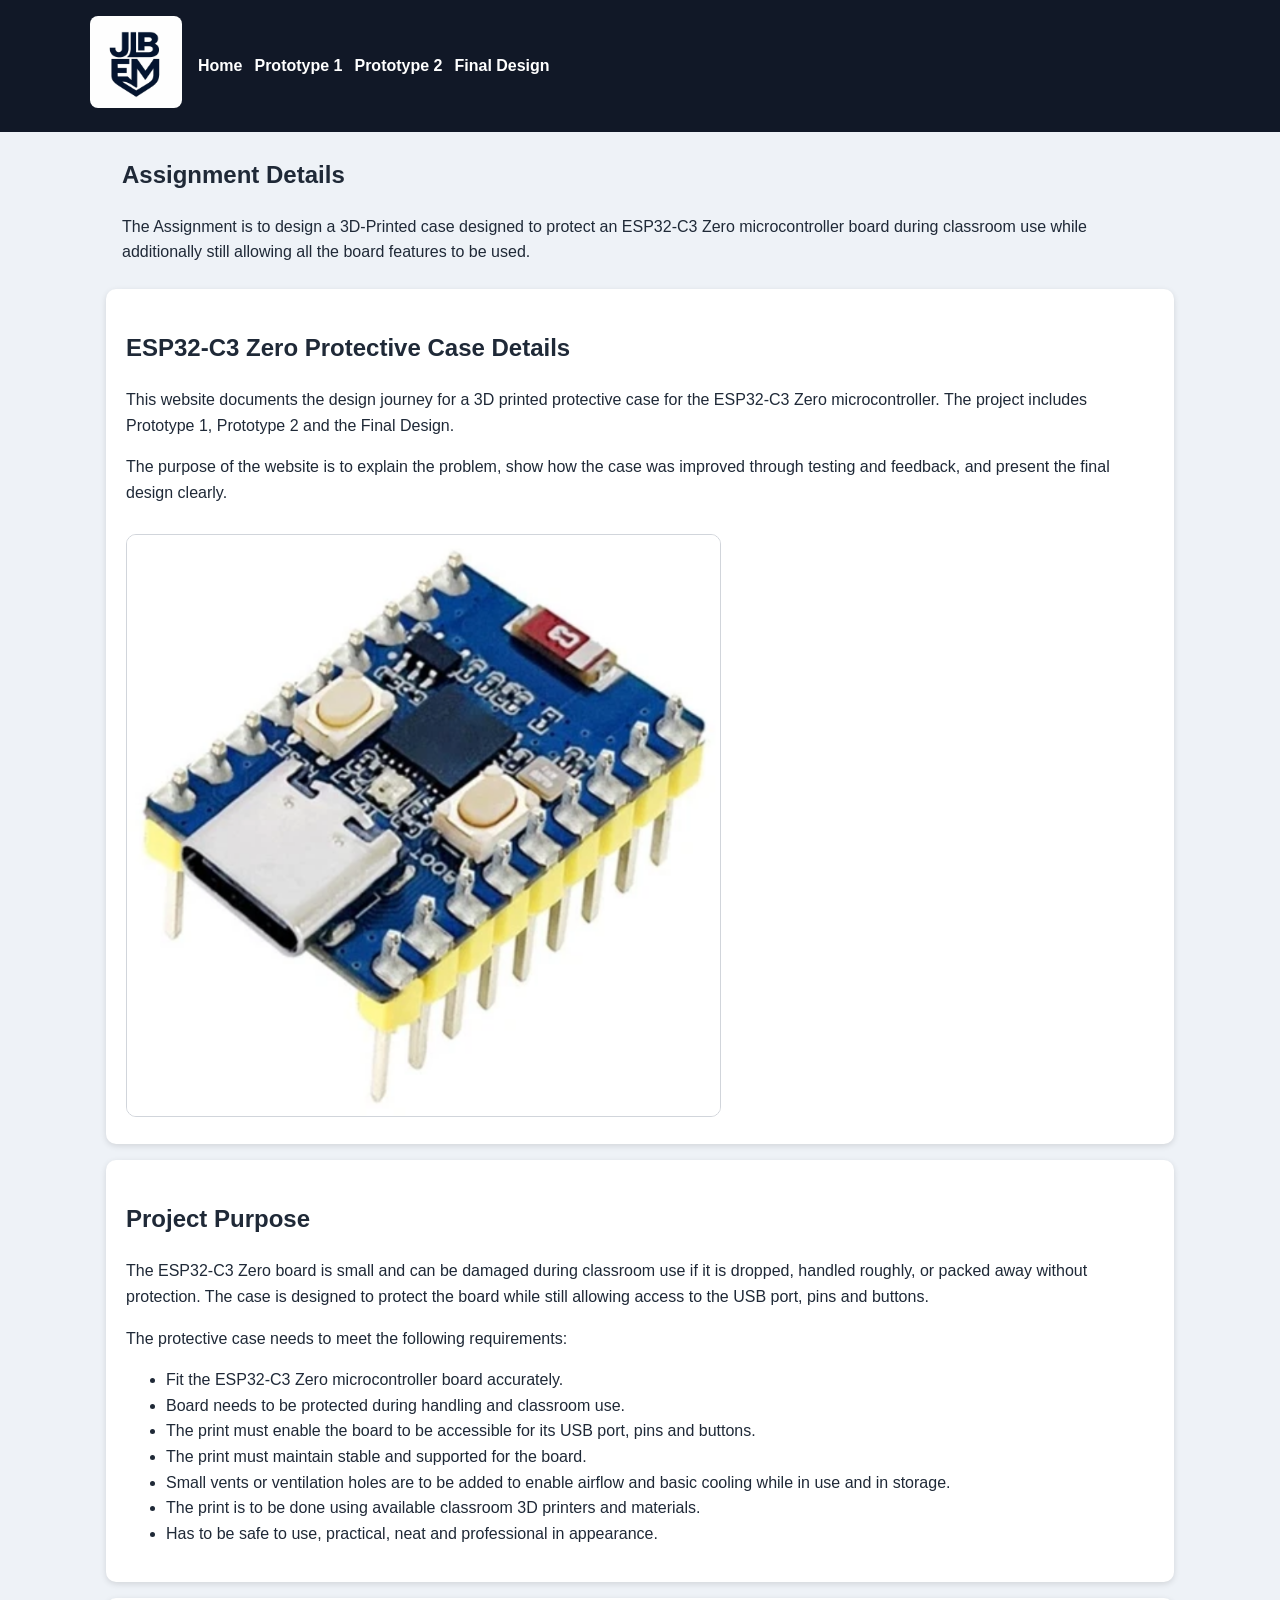
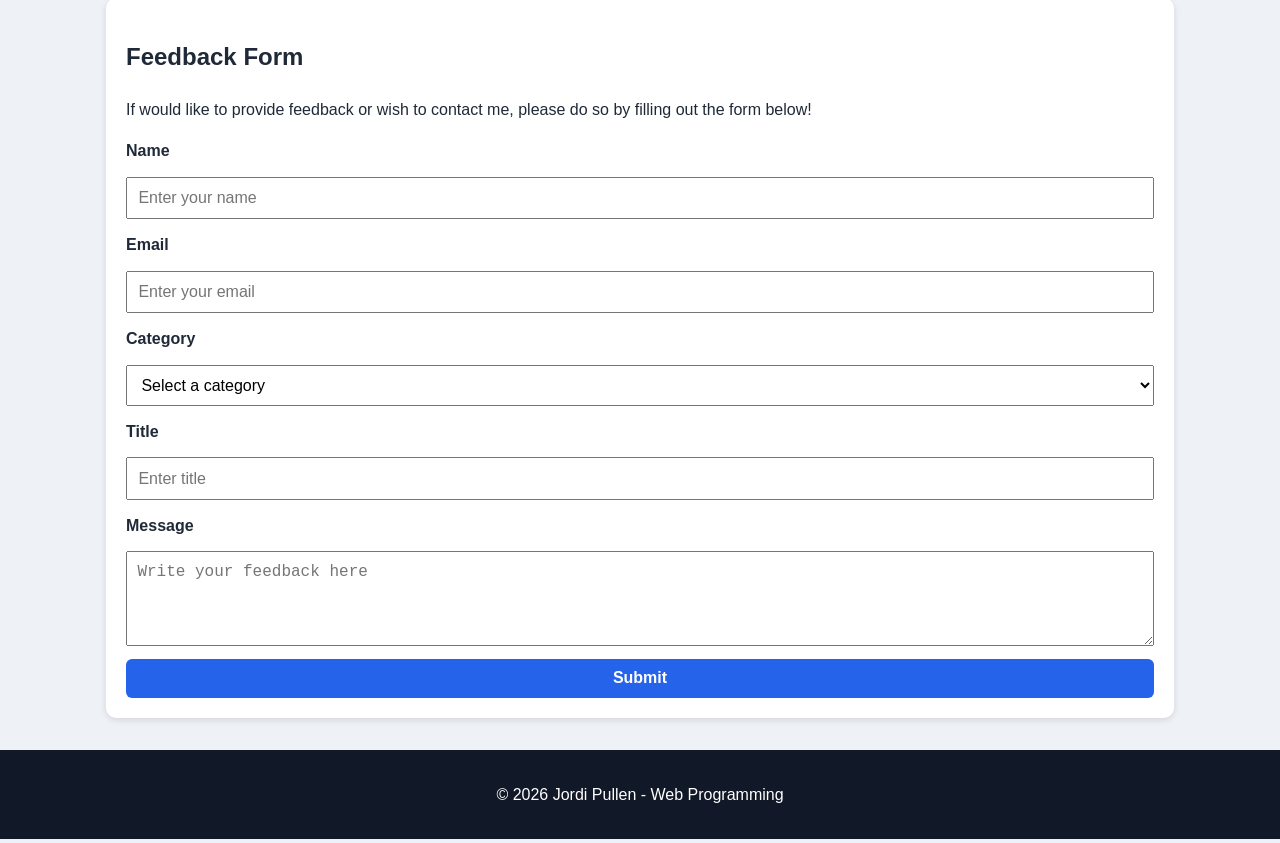
==== index.html @ f1f71875 "Add files via upload" ====
<!DOCTYPE html>
<html lang="en">

<head>
    <meta charset="UTF-8">
    <meta name="viewport" content="width=device-width, initial-scale=1.0">
    <title>3D Printing Assignment</title>
    <link rel="stylesheet" href="css/style.css">
</head>

<body>
    <header>
        <nav aria-label="Main navigation">
            <a class="logo-link" href="index.html">
                <img src="images/logo.png" alt="ESP32 case project logo">
            </a>
            <ul>
                <li><a href="index.html">Home</a></li>
                <li><a href="/pages/prototype1.html">Prototype 1</a></li>
                <li><a href="/pages/prototype2.html">Prototype 2</a></li>
                <li><a href="/pages/final.html">Final Design</a></li>
            </ul>
        </nav>
    </header>
    <main>

        <main>
            <h2> Assignment Details</h2>
            <p>The Assignment is to design a 3D-Printed case designed to protect an ESP32-C3 Zero microcontroller board
                during classroom use while additionally still allowing all the board features to be
                used.</p>
        </main>
        <section>
            <h1>ESP32-C3 Zero Protective Case Details</h1>
            <p>This website documents the design journey for a 3D printed protective case for the ESP32-C3 Zero
                microcontroller. The project includes Prototype 1, Prototype 2 and the Final Design.</p>
            <p>The purpose of the website is to explain the problem, show how the case was improved through testing and
                feedback, and present the final design clearly.</p>
            <a href="index.html">
                <img class="hero-image" src="/images/microcontroller_board.png"
                    alt="ESP32-C3 Zero microcontroller board">
            </a>
        </section>

        <section>
            <h2>Project Purpose</h2>
            <p>The ESP32-C3 Zero board is small and can be damaged during classroom use if it is dropped, handled
                roughly, or packed away without protection. The case is designed to protect the board while still
                allowing access to the USB port, pins and buttons.</p>

            <p>The protective case needs to meet the following requirements:</p>
            <ul>
                <li>Fit the ESP32-C3 Zero microcontroller board accurately.</li>
                <li>Board needs to be protected during handling and classroom use.</li>
                <li>The print must enable the board to be accessible for its USB port, pins and buttons.</li>
                <li>The print must maintain stable and supported for the board.</li>
                <li>Small vents or ventilation holes are to be added to enable airflow and basic cooling while in use
                    and in
                    storage.</li>
                <li>The print is to be done using available classroom 3D printers and materials.</li>
                <li>Has to be safe to use, practical, neat and professional in appearance.</li>
            </ul>
        </section>

        <section>
            <h2>Feedback Form</h2>
            <p>If would like to provide feedback or wish to contact me, please do so by filling out the form below!</p>
            <form>
                <label for="name">Name</label>
                <input type="text" id="name" name="name" placeholder="Enter your name" required>

                <label for="email">Email</label>
                <input type="text" id="email" name="email" placeholder="Enter your email" required>

                <label for="category">Category</label>
                <select id="category" name="category" required>
                    <option value="">Select a category</option>
                    <option value="prototype1">Prototype 1</option>
                    <option value="prototype2">Prototype 2</option>
                    <option value="final">Final Design</option>
                    <option value="other">Other</option>
                </select>

                <label for="name">Title</label>
                <input type="text" id="title" name="title" placeholder="Enter title">

                <label for="reason">Message</label>
                <textarea id="message" name="message" rows="4" placeholder="Write your feedback here" required></textarea>

                <button type="submit">Submit</button>
            </form>
        </section>
    </main>
    <footer>
        <p>&copy; 2026 Jordi Pullen - Web Programming</p>
    </footer>
</body>

</html>
---- css/style.css ----
* {
    box-sizing: border-box;
}

body {
    margin: 0;
    font-family: Arial, Helvetica, sans-serif;
    background: #eef2f7;
    color: #1f2937;
    line-height: 1.6;
}

header {
    background: #111827;
    color: white;
    padding: 1rem;
}

nav {
    display: flex;
    align-items: center;
    gap: 1rem;
    max-width: 1100px;
    margin: 0 auto;
}

.logo-link img {
    width: 92px;
    height: auto;
    border-radius: 8px;
}

nav ul {
    display: flex;
    flex-wrap: wrap;
    gap: 0.75rem;
    list-style: none;
    padding: 0;
    margin: 0;
}

nav a {
    color: white;
    text-decoration: none;
    font-weight: bold;
}

nav a:hover,
nav a:focus {
    text-decoration: underline;
}

main {
    max-width: 1100px;
    margin: 1.5rem auto;
    padding: 0 1rem;
}

section {
    background: white;
    padding: 1.25rem;
    margin-bottom: 1rem;
    border-radius: 10px;
    box-shadow: 0 2px 6px rgba(0, 0, 0, 0.12);
}

.hero-image,
.prototype-image {
    max-width: 100%;
    height: auto;
    border: 1px solid #d1d5db;
    border-radius: 10px;
    margin-top: 0.75rem;
}

.card-grid {
    display: grid;
    grid-template-columns: repeat(auto-fit, minmax(230px, 1fr));
    gap: 1rem;
}

.card {
    border: 1px solid #d1d5db;
    border-radius: 10px;
    padding: 1rem;
    background: #f9fafb;
}

table {
    width: 100%;
    border-collapse: collapse;
    margin-top: 0.5rem;
}

th,
td {
    border: 1px solid #9ca3af;
    padding: 0.75rem;
    text-align: left;
    vertical-align: top;
}

th {
    background: #dbeafe;
}

form {
    display: grid;
    gap: 0.8rem;
}

label {
    font-weight: bold;
}

input,
select,
textarea,
button {
    width: 100%;
    padding: 0.65rem;
    font-size: 1rem;
}

button {
    background: #2563eb;
    color: white;
    border: 0;
    border-radius: 6px;
    cursor: pointer;
    font-weight: bold;
}

button:hover,
button:focus {
    background: #1d4ed8;
}

footer {
    background: #111827;
    color: white;
    text-align: center;
    padding: 1rem;
    margin-top: 2rem;
}
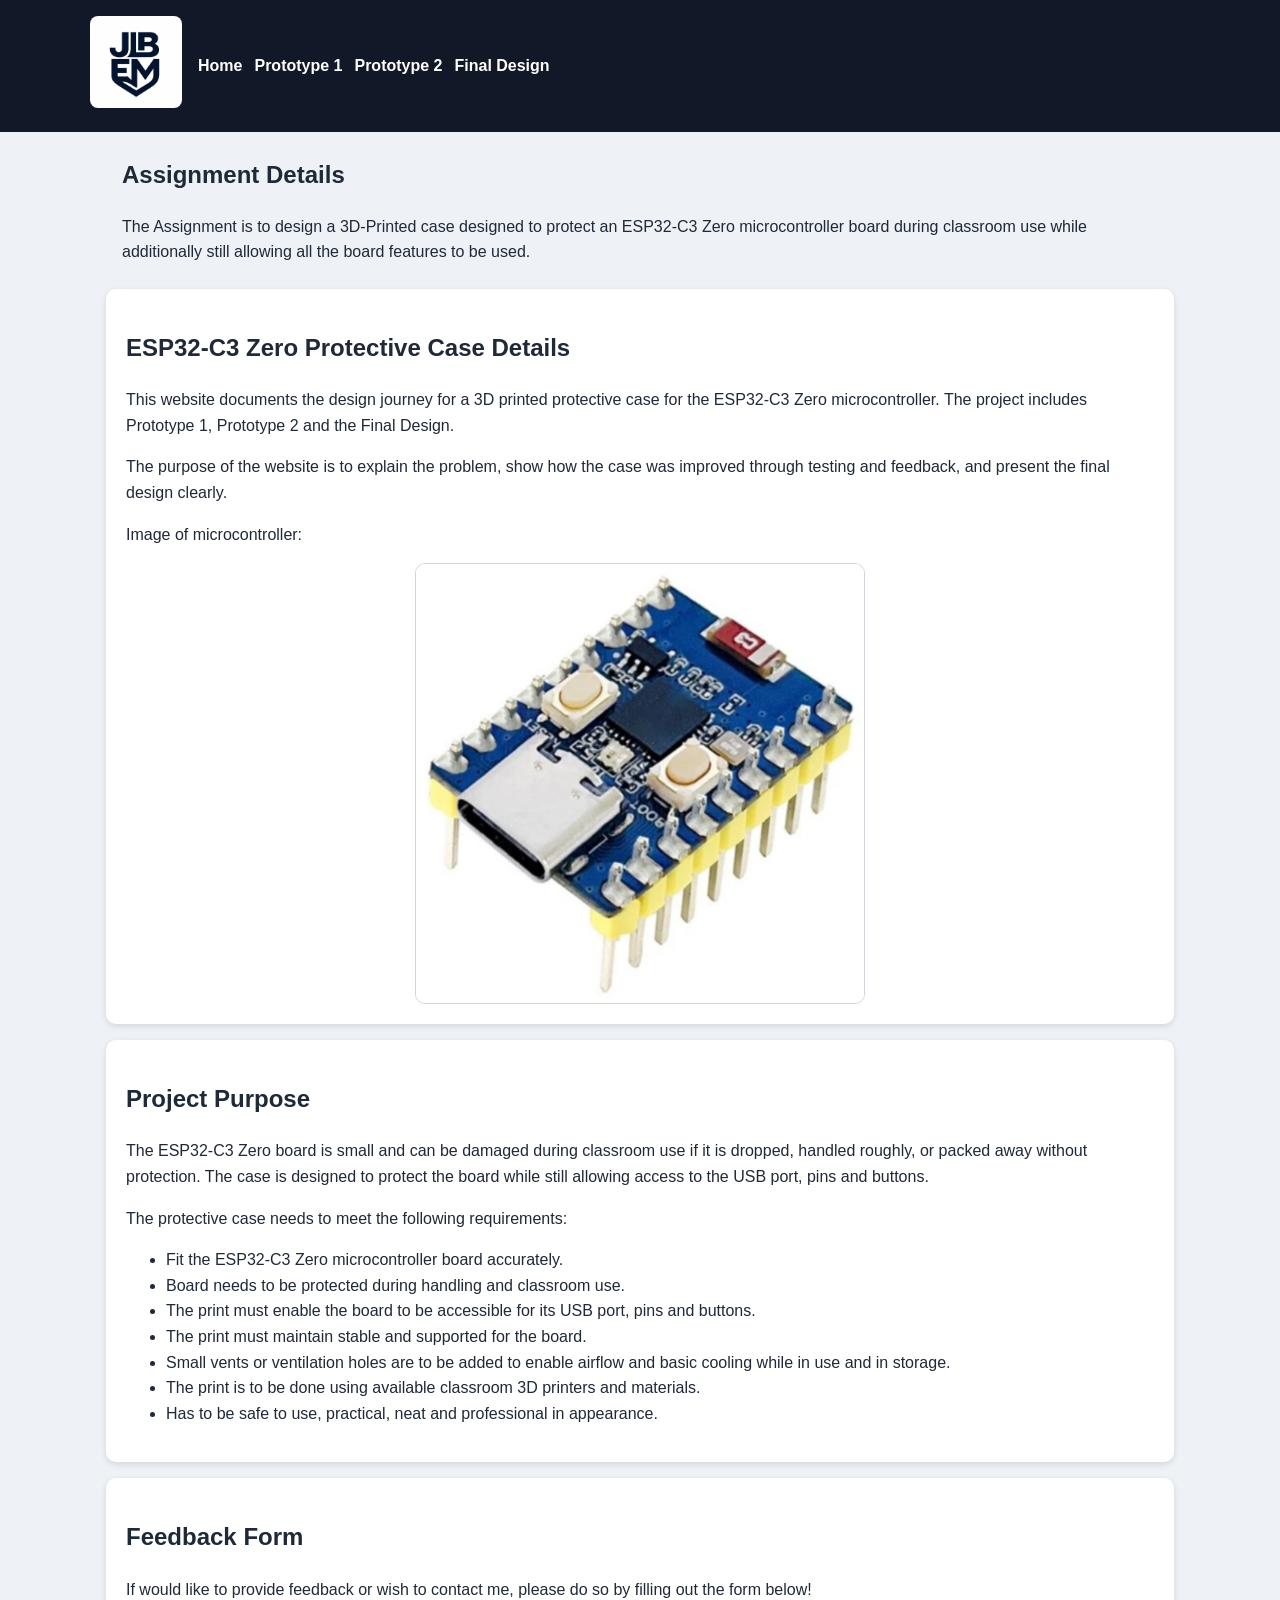
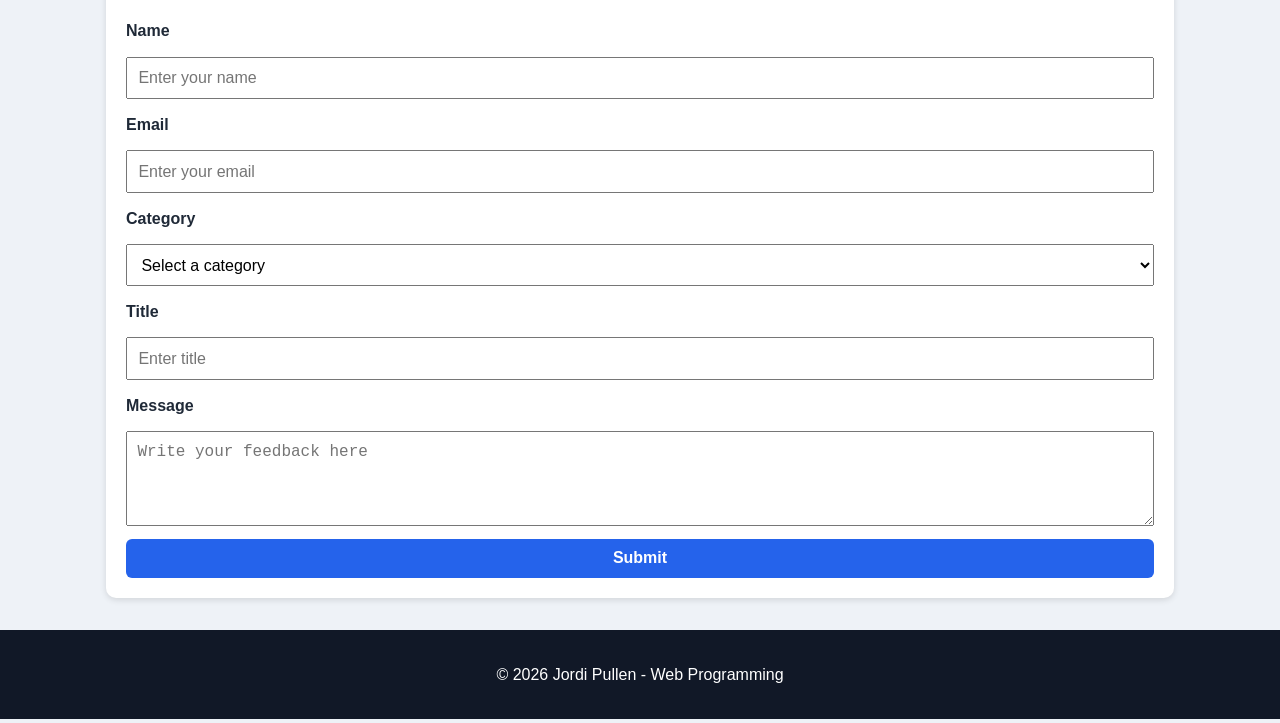
==== commit bb417326: "Add files via upload" ====
--- a/index.html
+++ b/index.html
@@ -16,9 +16,9 @@
             </a>
             <ul>
                 <li><a href="index.html">Home</a></li>
-                <li><a href="/pages/prototype1.html">Prototype 1</a></li>
-                <li><a href="/pages/prototype2.html">Prototype 2</a></li>
-                <li><a href="/pages/final.html">Final Design</a></li>
+                <li><a href="pages/prototype1.html">Prototype 1</a></li>
+                <li><a href="pages/prototype2.html">Prototype 2</a></li>
+                <li><a href="pages/final.html">Final Design</a></li>
             </ul>
         </nav>
     </header>
@@ -36,10 +36,10 @@
                 microcontroller. The project includes Prototype 1, Prototype 2 and the Final Design.</p>
             <p>The purpose of the website is to explain the problem, show how the case was improved through testing and
                 feedback, and present the final design clearly.</p>
-            <a href="index.html">
-                <img class="hero-image" src="/images/microcontroller_board.png"
-                    alt="ESP32-C3 Zero microcontroller board">
-            </a>
+            <p>Image of microcontroller:</p>
+
+            <img class="micro-image" src="images/microcontroller_board.png" alt="ESP32-C3 Zero microcontroller board">
+
         </section>
 
         <section>
@@ -70,7 +70,7 @@
                 <input type="text" id="name" name="name" placeholder="Enter your name" required>
 
                 <label for="email">Email</label>
-                <input type="text" id="email" name="email" placeholder="Enter your email" required>
+                <input type="email" id="email" name="email" placeholder="Enter your email" required>
 
                 <label for="category">Category</label>
                 <select id="category" name="category" required>
@@ -81,11 +81,12 @@
                     <option value="other">Other</option>
                 </select>
 
-                <label for="name">Title</label>
+                <label for="title">Title</label>
                 <input type="text" id="title" name="title" placeholder="Enter title">
 
-                <label for="reason">Message</label>
-                <textarea id="message" name="message" rows="4" placeholder="Write your feedback here" required></textarea>
+                <label for="message">Message</label>
+                <textarea id="message" name="message" rows="4" placeholder="Write your feedback here"
+                    required></textarea>
 
                 <button type="submit">Submit</button>
             </form>
--- a/css/style.css
+++ b/css/style.css
@@ -3,46 +3,106 @@
 }
 
 body {
+    background-color: rgb(238, 242, 247);
+    color: rgb(31, 41, 55);
+    font-family: Arial, Helvetica, sans-serif;
+    line-height: 1.6;
     margin: 0;
-    font-family: Arial, Helvetica, sans-serif;
-    background: #eef2f7;
-    color: #1f2937;
-    line-height: 1.6;
+}
+
+button {
+    background-color: rgb(37, 99, 235);
+    border: none;
+    border-radius: 6px;
+    color: white;
+    cursor: pointer;
+    font-weight: bold;
+}
+
+button:hover,
+button:focus {
+    background-color: rgb(29, 78, 216);
+}
+
+.card {
+    background-color: rgb(249, 250, 251);
+    border: 1px solid rgb(209, 213, 219);
+    border-radius: 10px;
+    padding: 1rem;
+}
+
+.card-grid {
+    display: grid;
+    gap: 1rem;
+    grid-template-columns: repeat(auto-fit, minmax(230px, 1fr));
+}
+
+footer {
+    background-color: rgb(17, 24, 39);
+    color: white;
+    margin-top: 2rem;
+    padding: 1rem;
+    text-align: center;
+}
+
+form {
+    display: grid;
+    gap: 0.8rem;
 }
 
 header {
-    background: #111827;
+    background-color: rgb(17, 24, 39);
     color: white;
     padding: 1rem;
 }
 
-nav {
-    display: flex;
-    align-items: center;
-    gap: 1rem;
-    max-width: 1100px;
-    margin: 0 auto;
+input,
+select,
+textarea,
+button {
+    font-size: 1rem;
+    padding: 0.65rem;
+    width: 100%;
+}
+
+label {
+    font-weight: bold;
 }
 
 .logo-link img {
+    border-radius: 8px;
+    height: auto;
     width: 92px;
-    height: auto;
-    border-radius: 8px;
 }
 
-nav ul {
+main {
+    margin: 1.5rem auto;
+    max-width: 1100px;
+    padding: 0 1rem;
+}
+
+.micro-image {
+    border: 1px solid rgb(209, 213, 219);
+    border-radius: 10px;
+    display: block;
+    height: auto;
+    margin: 0.75rem auto 0;
+    max-width: 100%;
+    width: 450px;
+}
+
+nav {
+    align-items: center;
     display: flex;
-    flex-wrap: wrap;
-    gap: 0.75rem;
-    list-style: none;
-    padding: 0;
-    margin: 0;
+    gap: 1rem;
+    margin: 0 auto;
+    max-width: 1100px;
 }
 
 nav a {
     color: white;
+    font-weight: bold;
     text-decoration: none;
-    font-weight: bold;
 }
 
 nav a:hover,
@@ -50,96 +110,46 @@
     text-decoration: underline;
 }
 
-main {
-    max-width: 1100px;
-    margin: 1.5rem auto;
-    padding: 0 1rem;
+nav ul {
+    display: flex;
+    flex-wrap: wrap;
+    gap: 0.75rem;
+    list-style-type: none;
+    margin: 0;
+    padding: 0;
+}
+
+.prototype-image {
+    border: 1px solid rgb(209, 213, 219);
+    border-radius: 10px;
+    display: block;
+    height: auto;
+    margin-top: 0.75rem;
+    max-width: 100%;
 }
 
 section {
-    background: white;
-    padding: 1.25rem;
-    margin-bottom: 1rem;
+    background-color: white;
     border-radius: 10px;
     box-shadow: 0 2px 6px rgba(0, 0, 0, 0.12);
-}
-
-.hero-image,
-.prototype-image {
-    max-width: 100%;
-    height: auto;
-    border: 1px solid #d1d5db;
-    border-radius: 10px;
-    margin-top: 0.75rem;
-}
-
-.card-grid {
-    display: grid;
-    grid-template-columns: repeat(auto-fit, minmax(230px, 1fr));
-    gap: 1rem;
-}
-
-.card {
-    border: 1px solid #d1d5db;
-    border-radius: 10px;
-    padding: 1rem;
-    background: #f9fafb;
+    margin-bottom: 1rem;
+    padding: 1.25rem;
 }
 
 table {
-    width: 100%;
     border-collapse: collapse;
     margin-top: 0.5rem;
+    width: 100%;
+}
+
+th {
+    background-color: rgb(219, 234, 254);
 }
 
 th,
 td {
-    border: 1px solid #9ca3af;
+    border: 1px solid rgb(156, 163, 175);
     padding: 0.75rem;
     text-align: left;
     vertical-align: top;
-}
-
-th {
-    background: #dbeafe;
-}
-
-form {
-    display: grid;
-    gap: 0.8rem;
-}
-
-label {
-    font-weight: bold;
-}
-
-input,
-select,
-textarea,
-button {
-    width: 100%;
-    padding: 0.65rem;
-    font-size: 1rem;
-}
-
-button {
-    background: #2563eb;
-    color: white;
-    border: 0;
-    border-radius: 6px;
-    cursor: pointer;
-    font-weight: bold;
-}
-
-button:hover,
-button:focus {
-    background: #1d4ed8;
-}
-
-footer {
-    background: #111827;
-    color: white;
-    text-align: center;
-    padding: 1rem;
-    margin-top: 2rem;
-}
+}
